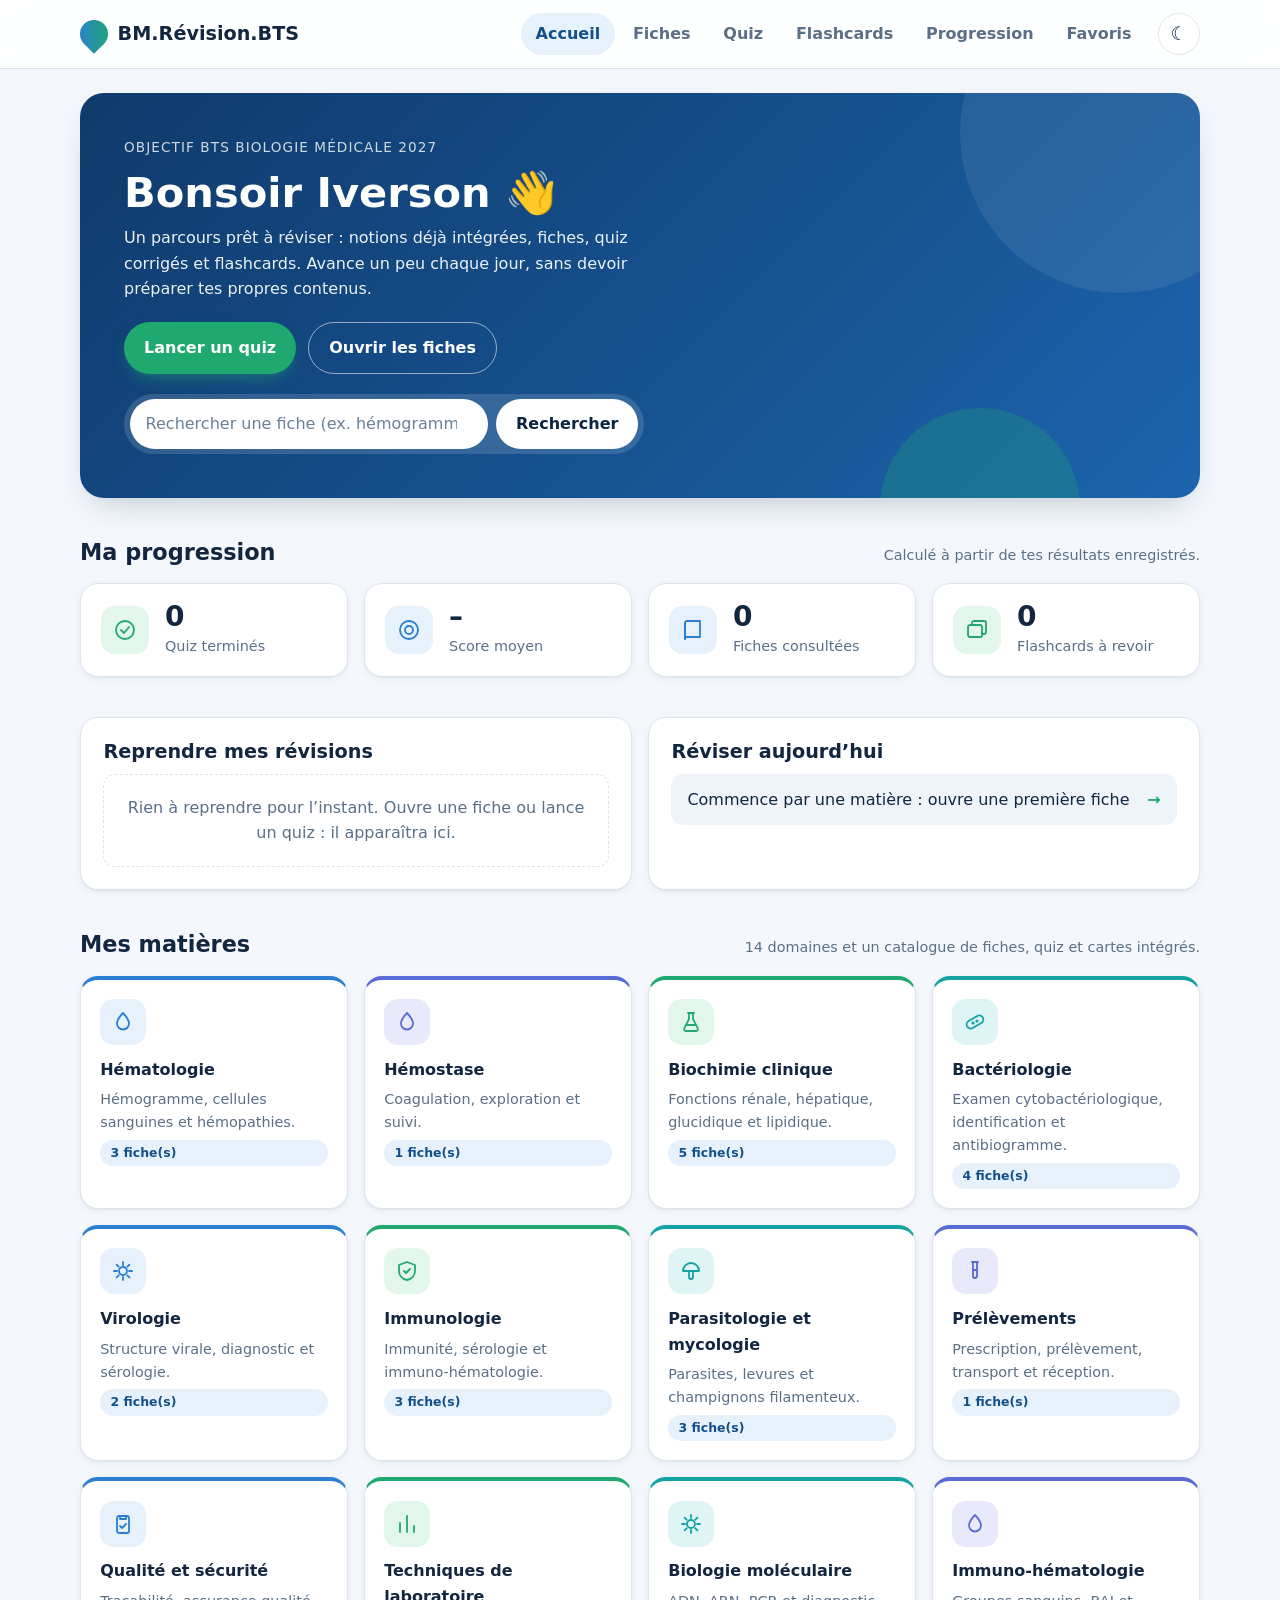
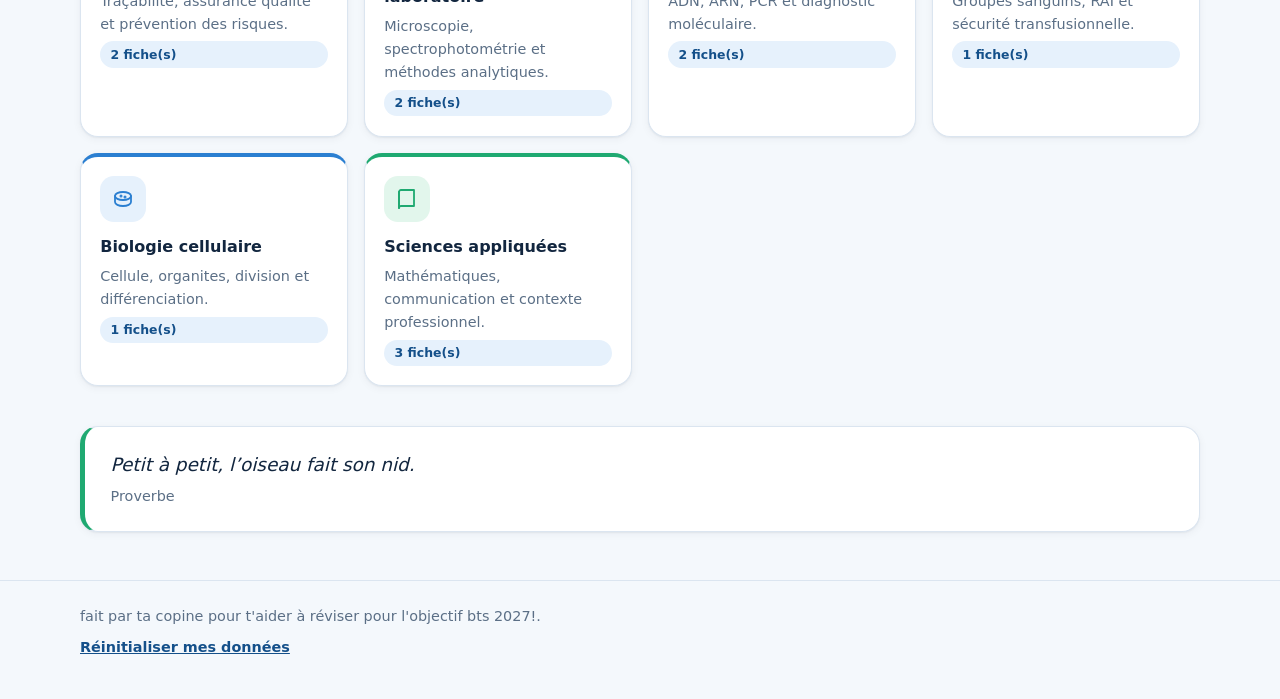
==== index.html @ ca8e31dd "first commit" ====
<!DOCTYPE html>
<html lang="fr" data-theme="light">
<head>
  <meta charset="utf-8">
  <meta name="viewport" content="width=device-width, initial-scale=1">
  <title>BioRévise · Accueil</title>
  <meta name="description" content="Site de révision pour le BTS Analyses de biologie médicale : fiches, quiz et flashcards.">
  <meta name="color-scheme" content="light dark">
  <link rel="icon" href="data:image/svg+xml,%3Csvg xmlns='http://www.w3.org/2000/svg' viewBox='0 0 100 100'%3E%3Ctext y='.9em' font-size='90'%3E%F0%9F%92%A7%3C/text%3E%3C/svg%3E">

  <!-- Appliqué AVANT l'affichage de la page pour éviter un flash blanc en mode sombre -->
  <script>
    try {
      var t = JSON.parse(localStorage.getItem('bts.theme') || 'null');
      if (!t) t = matchMedia('(prefers-color-scheme: dark)').matches ? 'dark' : 'light';
      document.documentElement.dataset.theme = t;
    } catch (e) { /* stockage indisponible : on garde le mode clair */ }
  </script>

  <link rel="stylesheet" href="css/style.css">
</head>
<body data-page="accueil">

  <!-- Bibliothèque d'icônes : définies une seule fois, réutilisées avec <use href="#nom"> -->
  <svg width="0" height="0" style="position:absolute" aria-hidden="true" focusable="false">
    <!-- Matières -->
    <symbol id="i-drop" viewBox="0 0 24 24"><path d="M12 3s6 6.2 6 10.5A6 6 0 0 1 6 13.5C6 9.2 12 3 12 3z"/></symbol>
    <symbol id="i-flask" viewBox="0 0 24 24"><path d="M9 3h6"/><path d="M10 3v6.2L5.2 18.4A2 2 0 0 0 7 21h10a2 2 0 0 0 1.8-2.6L14 9.2V3"/><path d="M7.5 15h9"/></symbol>
    <symbol id="i-dish" viewBox="0 0 24 24"><ellipse cx="12" cy="9" rx="8" ry="4"/><path d="M4 9v6c0 2.2 3.6 4 8 4s8-1.8 8-4V9"/><circle cx="10" cy="9" r=".6"/><circle cx="14" cy="10" r=".6"/></symbol>
    <symbol id="i-bacteria" viewBox="0 0 24 24"><rect x="3" y="8" width="18" height="8" rx="4" transform="rotate(-30 12 12)"/><circle cx="10" cy="13" r=".7"/><circle cx="14" cy="11" r=".7"/></symbol>
    <symbol id="i-virus" viewBox="0 0 24 24"><circle cx="12" cy="12" r="4"/><path d="M12 3v3M12 18v3M3 12h3M18 12h3M5.6 5.6l2.1 2.1M16.3 16.3l2.1 2.1M18.4 5.6l-2.1 2.1M7.7 16.3l-2.1 2.1"/></symbol>
    <symbol id="i-shield" viewBox="0 0 24 24"><path d="M12 3l8 3v6c0 4.5-3.2 8-8 9-4.8-1-8-4.5-8-9V6z"/><path d="M9 12l2 2 4-4"/></symbol>
    <symbol id="i-mushroom" viewBox="0 0 24 24"><path d="M4 12a8 8 0 0 1 16 0z"/><path d="M10 12v6a2 2 0 0 0 4 0v-6"/></symbol>
    <symbol id="i-tube" viewBox="0 0 24 24"><path d="M9 3h6"/><path d="M10 3v14a2 2 0 0 0 4 0V3"/><path d="M10 11h4"/></symbol>
    <symbol id="i-clipboard" viewBox="0 0 24 24"><rect x="6" y="4" width="12" height="17" rx="2"/><path d="M9 4h6v3H9z"/><path d="M9 14l2 2 4-4"/></symbol>
    <symbol id="i-bars" viewBox="0 0 24 24"><path d="M5 20V11M12 20V4M19 20v-6"/></symbol>
    <!-- Statistiques -->
    <symbol id="i-check" viewBox="0 0 24 24"><circle cx="12" cy="12" r="9"/><path d="M8 12l3 3 5-6"/></symbol>
    <symbol id="i-target" viewBox="0 0 24 24"><circle cx="12" cy="12" r="9"/><circle cx="12" cy="12" r="4"/></symbol>
    <symbol id="i-book" viewBox="0 0 24 24"><path d="M4 5a2 2 0 0 1 2-2h13v16H6a2 2 0 0 0-2 2z"/><path d="M4 21V5"/></symbol>
    <symbol id="i-cards" viewBox="0 0 24 24"><rect x="3" y="7" width="14" height="12" rx="2"/><path d="M7 7V5a2 2 0 0 1 2-2h10a2 2 0 0 1 2 2v9a2 2 0 0 1-2 2h-2"/></symbol>
  </svg>

  <a class="skip-link" href="#main">Aller au contenu</a>

  <!-- ===== EN-TÊTE ET NAVIGATION ===== -->
  <header class="site-header">
    <div class="container header-inner">
      <a class="brand" href="index.html">
        <span class="brand-mark" aria-hidden="true"></span>
        BM.Révision.BTS
      </a>

      <nav id="main-nav" class="main-nav" aria-label="Navigation principale">
        <ul>
          <li><a href="index.html" aria-current="page">Accueil</a></li>
          <li><a href="fiches.html">Fiches</a></li>
          <li><a href="quiz.html">Quiz</a></li>
          <li><a href="flashcards.html">Flashcards</a></li>
          <li><a href="progression.html">Progression</a></li>
          <li><a href="favoris.html">Favoris</a></li>
        </ul>
      </nav>

      <button id="theme-toggle" class="icon-btn theme-toggle" type="button" aria-pressed="false" aria-label="Passer en mode sombre"></button>
      <button id="menu-toggle" class="icon-btn menu-toggle" type="button" aria-expanded="false" aria-controls="main-nav" aria-label="Ouvrir le menu">
        <span></span><span></span><span></span>
      </button>
    </div>
  </header>

  <main id="main">
    <div class="container">

      <!-- ===== BIENVENUE ===== -->
      <section class="hero reveal" aria-labelledby="greeting">
        <p class="hero-eyebrow">Objectif BTS Biologie médicale 2027</p>
        <h1 id="greeting">Bonjour Iverson </h1>
        <p class="hero-text">Un parcours prêt à réviser : notions déjà intégrées, fiches, quiz corrigés et flashcards. Avance un peu chaque jour, sans devoir préparer tes propres contenus.</p>
        <div class="hero-actions">
          <a class="btn btn-primary" href="quiz.html">Lancer un quiz</a>
          <a class="btn btn-ghost" href="fiches.html">Ouvrir les fiches</a>
        </div>
        <!-- Vrai formulaire : il envoie vers fiches.html?q=ce-que-tu-tapes -->
        <form class="search" role="search" action="fiches.html" method="get">
          <label class="sr-only" for="q">Rechercher une fiche</label>
          <input id="q" name="q" type="search" placeholder="Rechercher une fiche (ex. hémogramme)…">
          <button class="btn btn-light" type="submit">Rechercher</button>
        </form>
      </section>

      <!-- ===== RÉSUMÉ DE LA PROGRESSION ===== -->
      <section class="section reveal" aria-labelledby="stats-title">
        <div class="section-head">
          <h2 id="stats-title">Ma progression</h2>
          <p class="section-note">Calculé à partir de tes résultats enregistrés.</p>
        </div>
        <div class="stats">
          <article class="stat-card">
            <span class="stat-icon is-green"><svg class="icon" aria-hidden="true"><use href="#i-check"></use></svg></span>
            <div><span class="stat-value" id="stat-quiz">0</span><span class="stat-label">Quiz terminés</span></div>
          </article>
          <article class="stat-card">
            <span class="stat-icon"><svg class="icon" aria-hidden="true"><use href="#i-target"></use></svg></span>
            <div><span class="stat-value" id="stat-score">–</span><span class="stat-label">Score moyen</span></div>
          </article>
          <article class="stat-card">
            <span class="stat-icon"><svg class="icon" aria-hidden="true"><use href="#i-book"></use></svg></span>
            <div><span class="stat-value" id="stat-fiches">0</span><span class="stat-label">Fiches consultées</span></div>
          </article>
          <article class="stat-card">
            <span class="stat-icon is-green"><svg class="icon" aria-hidden="true"><use href="#i-cards"></use></svg></span>
            <div><span class="stat-value" id="stat-cards">0</span><span class="stat-label">Flashcards à revoir</span></div>
          </article>
        </div>
      </section>

      <!-- ===== REPRENDRE + RÉVISER AUJOURD'HUI ===== -->
      <div class="section two-col reveal">
        <section class="panel" aria-labelledby="resume-title">
          <h2 id="resume-title">Reprendre mes révisions</h2>
          <div id="resume-content">
            <div class="empty-state"><p>Rien à reprendre pour l’instant. Ouvre une fiche ou lance un quiz : il apparaîtra ici.</p></div>
          </div>
        </section>

        <section class="panel" aria-labelledby="today-title">
          <h2 id="today-title">Réviser aujourd’hui</h2>
          <ul class="suggestions" id="today-list">
            <li><a href="fiches.html">Commence par une matière : ouvre une première fiche</a></li>
          </ul>
        </section>
      </div>

      <!-- ===== MATIÈRES (cartes générées depuis js/data.js) ===== -->
      <section class="section reveal" aria-labelledby="subjects-title">
        <div class="section-head">
          <h2 id="subjects-title">Mes matières</h2>
          <p class="section-note">14 domaines et un catalogue de fiches, quiz et cartes intégrés.</p>
        </div>
        <div class="subjects" id="subjects-grid"></div>
        <noscript><p class="section-note">JavaScript est nécessaire pour afficher les matières.</p></noscript>
      </section>

      <!-- ===== CITATION ===== -->
      <section class="section reveal" aria-label="Citation du jour">
        <figure class="quote" style="margin:0">
          <blockquote style="margin:0"><p id="quote-text">C’est en forgeant qu’on devient forgeron.</p></blockquote>
          <figcaption id="quote-author" style="color:var(--muted);font-size:.9rem">Proverbe</figcaption>
        </figure>
      </section>

    </div>
  </main>

  <footer class="site-footer">
    <div class="container">
      <p>fait par ta copine pour t'aider à réviser pour l'objectif bts 2027!.</p>
      <p><button id="reset-data" class="btn-link" type="button">Réinitialiser mes données</button></p>
    </div>
  </footer>

  <!-- Ordre important : data.js (données) → app.js (outils communs) → dashboard.js (cette page) -->
  <script src="js/data.js"></script>
  <script src="js/app.js"></script>
  <script src="js/dashboard.js"></script>
</body>
</html>
---- css/style.css ----
/* ==========================================================
   BioRévise : style.css
   ----------------------------------------------------------
   Sommaire
   1. Variables (couleurs, ombres, arrondis) + mode sombre
   2. Base (reset léger, typographie, accessibilité)
   3. Mise en page (conteneur, sections)
   4. En-tête et navigation
   5. Boutons
   6. Hero (bandeau d'accueil)
   7. Statistiques
   8. Panneaux (reprendre / réviser aujourd'hui)
   9. Cartes des matières
   10. Citation, pied de page
   11. Notifications (toasts)
   12. Pages provisoires
   13. Animations + préférence « réduire les animations »
   ========================================================== */


/* ==========================================================
   1. VARIABLES
   Une variable CSS (--nom) se déclare une fois et se réutilise
   partout avec var(--nom). Pour changer l'identité visuelle,
   il suffit de modifier ce bloc.
   ========================================================== */
:root {
  /* Bleus */
  --blue-900: #0a2540;
  --blue-700: #14508a;
  --blue-600: #1c64ad;
  --blue-500: #2b7fd1;
  --blue-100: #e6f1fc;

  /* Verts (santé, réussite) */
  --green-600: #14935f;
  --green-500: #1fa971;
  --green-100: #e2f6ec;

  /* Couleurs d'interface (mode clair) */
  --bg: #f4f8fc;
  --surface: #ffffff;
  --surface-2: #eef4fa;
  --text: #12263f;
  --muted: #5b6f86;
  --border: #dbe5f0;
  --link: #14508a;

  /* Bandeau d'accueil */
  --hero-from: #0f3a6b;
  --hero-to: #1c64ad;

  /* Ombres légères et arrondis */
  --shadow-sm: 0 1px 2px rgba(10, 37, 64, 0.06), 0 2px 8px rgba(10, 37, 64, 0.05);
  --shadow-md: 0 14px 34px -14px rgba(10, 37, 64, 0.28);
  --radius: 18px;
  --radius-sm: 12px;

  /* Typographie : polices du système (rapides, aucune dépendance) */
  --font: system-ui, -apple-system, "Segoe UI", Roboto, "Helvetica Neue", Arial, sans-serif;

  --header-h: 68px;
}

/* Mode sombre : on redéfinit seulement les variables qui changent */
[data-theme="dark"] {
  --blue-100: #16304f;
  --green-100: #12352a;
  --bg: #0b1522;
  --surface: #122033;
  --surface-2: #172a41;
  --text: #e6eef8;
  --muted: #9db0c6;
  --border: #223650;
  --link: #6db3f2;
  --hero-from: #0e3159;
  --hero-to: #17508d;
  --shadow-sm: 0 1px 2px rgba(0, 0, 0, 0.3), 0 2px 8px rgba(0, 0, 0, 0.2);
  --shadow-md: 0 14px 34px -14px rgba(0, 0, 0, 0.6);
}


/* ==========================================================
   2. BASE
   ========================================================== */
*,
*::before,
*::after { box-sizing: border-box; }

html { -webkit-text-size-adjust: 100%; scroll-behavior: smooth; }

body {
  margin: 0;
  min-height: 100vh;
  font-family: var(--font);
  font-size: 1rem;
  line-height: 1.6;
  color: var(--text);
  background: var(--bg);
  transition: background-color 0.3s, color 0.3s;
}

h1, h2, h3 { line-height: 1.25; margin: 0 0 0.5em; }
p { margin: 0 0 1em; }
a { color: var(--link); }
ul { margin: 0; padding: 0; list-style: none; }
button, input { font: inherit; color: inherit; }

/* Icônes SVG : elles prennent la couleur du texte (currentColor) */
.icon {
  width: 1.5rem; height: 1.5rem; flex: none;
  fill: none; stroke: currentColor; stroke-width: 1.8;
  stroke-linecap: round; stroke-linejoin: round;
}

/* Texte réservé aux lecteurs d'écran */
.sr-only {
  position: absolute; width: 1px; height: 1px; padding: 0; margin: -1px;
  overflow: hidden; clip: rect(0, 0, 0, 0); white-space: nowrap; border: 0;
}

/* Lien « Aller au contenu » : visible seulement au clavier */
.skip-link {
  position: absolute; left: 1rem; top: -4rem; z-index: 200;
  background: var(--blue-700); color: #fff; padding: 0.6rem 1rem;
  border-radius: var(--radius-sm); text-decoration: none; transition: top 0.2s;
}
.skip-link:focus { top: 1rem; }

/* Contour bien visible pour la navigation au clavier */
:focus-visible { outline: 3px solid var(--blue-500); outline-offset: 3px; border-radius: 6px; }


/* ==========================================================
   3. MISE EN PAGE
   ========================================================== */
.container { width: min(1120px, 100% - 2rem); margin-inline: auto; }

main { padding-block: 1.5rem 3rem; }

.section { margin-top: 2.5rem; }
.section-head { display: flex; flex-wrap: wrap; align-items: baseline; justify-content: space-between; gap: 0.5rem; margin-bottom: 1rem; }
.section-head h2 { margin: 0; font-size: 1.4rem; }
.section-note { margin: 0; color: var(--muted); font-size: 0.9rem; }


/* ==========================================================
   4. EN-TÊTE ET NAVIGATION
   ========================================================== */
.site-header {
  position: sticky; top: 0; z-index: 100;
  background: color-mix(in srgb, var(--surface) 88%, transparent);
  -webkit-backdrop-filter: blur(12px); backdrop-filter: blur(12px);
  border-bottom: 1px solid var(--border);
}
.header-inner { display: flex; align-items: center; gap: 0.75rem; min-height: var(--header-h); }

/* Logo : une goutte dessinée en CSS */
.brand { display: inline-flex; align-items: center; gap: 0.6rem; font-weight: 800; font-size: 1.2rem; color: var(--text); text-decoration: none; }
.brand-mark {
  width: 28px; height: 28px; display: inline-block;
  background: linear-gradient(135deg, var(--blue-500), var(--green-500));
  border-radius: 50% 50% 50% 0; transform: rotate(-45deg);
}

.main-nav { margin-left: auto; }
.main-nav ul { display: flex; gap: 0.25rem; }
.main-nav a {
  display: block; padding: 0.5rem 0.9rem; border-radius: 999px;
  color: var(--muted); font-weight: 600; text-decoration: none;
  transition: background-color 0.2s, color 0.2s;
}
.main-nav a:hover { background: var(--surface-2); color: var(--text); }
.main-nav a[aria-current="page"] { background: var(--blue-100); color: var(--link); }

.icon-btn {
  width: 42px; height: 42px; display: inline-grid; place-items: center;
  border: 1px solid var(--border); border-radius: 50%;
  background: var(--surface); cursor: pointer; font-size: 1.15rem;
  transition: transform 0.2s, background-color 0.2s;
}
.icon-btn:hover { background: var(--surface-2); transform: translateY(-1px); }

/* Bouton de thème : le symbole change selon le mode actif */
.theme-toggle::before { content: "\263E"; }                      /* lune */
[data-theme="dark"] .theme-toggle::before { content: "\2600"; }  /* soleil */

/* Bouton menu (mobile) : trois barres */
.menu-toggle { display: none; flex-direction: column; justify-content: center; gap: 4px; margin-left: auto; }
.menu-toggle span { width: 18px; height: 2px; background: currentColor; border-radius: 2px; transition: transform 0.25s, opacity 0.25s; }
.menu-toggle[aria-expanded="true"] span:nth-child(1) { transform: translateY(6px) rotate(45deg); }
.menu-toggle[aria-expanded="true"] span:nth-child(2) { opacity: 0; }
.menu-toggle[aria-expanded="true"] span:nth-child(3) { transform: translateY(-6px) rotate(-45deg); }

/* Tablette et téléphone : le menu devient déroulant */
@media (max-width: 860px) {
  .menu-toggle { display: inline-flex; }
  .main-nav {
    display: none; position: absolute; top: 100%; left: 0; right: 0; margin: 0;
    background: var(--surface); border-bottom: 1px solid var(--border);
    box-shadow: var(--shadow-md); padding: 0.75rem 1rem 1rem;
  }
  .main-nav.is-open { display: block; }
  .main-nav ul { flex-direction: column; }
  .main-nav a { padding: 0.75rem 1rem; border-radius: var(--radius-sm); }
}


/* ==========================================================
   5. BOUTONS
   ========================================================== */
.btn {
  display: inline-flex; align-items: center; justify-content: center; gap: 0.5rem;
  padding: 0.75rem 1.25rem; border: 0; border-radius: 999px;
  font-weight: 700; text-decoration: none; cursor: pointer;
  transition: transform 0.2s, box-shadow 0.2s, background-color 0.2s;
}
.btn:hover { transform: translateY(-2px); }
.btn:active { transform: translateY(0); }
.btn-primary { background: var(--green-500); color: #fff; box-shadow: 0 8px 18px -8px rgba(31, 169, 113, 0.7); }
.btn-primary:hover { background: var(--green-600); }
.btn-light { background: #fff; color: var(--blue-900); }
.btn-ghost { background: transparent; color: #fff; border: 1.5px solid rgba(255, 255, 255, 0.55); }
.btn-ghost:hover { background: rgba(255, 255, 255, 0.12); }
.btn-link { background: none; border: 0; padding: 0; color: var(--link); font-weight: 600; text-decoration: underline; cursor: pointer; }


/* ==========================================================
   6. HERO : bandeau d'accueil
   ========================================================== */
.hero {
  position: relative; overflow: hidden; color: #fff;
  padding: clamp(1.5rem, 4vw, 2.75rem);
  border-radius: calc(var(--radius) + 6px);
  background: linear-gradient(135deg, var(--hero-from), var(--hero-to));
  box-shadow: var(--shadow-md);
}
/* Deux cercles décoratifs en arrière-plan */
.hero::before, .hero::after { content: ""; position: absolute; border-radius: 50%; pointer-events: none; }
.hero::before { width: 320px; height: 320px; right: -80px; top: -120px; background: rgba(255, 255, 255, 0.08); }
.hero::after { width: 200px; height: 200px; right: 120px; bottom: -110px; background: rgba(31, 169, 113, 0.28); }
.hero > * { position: relative; z-index: 1; }

.hero-eyebrow { margin: 0 0 0.5rem; font-size: 0.85rem; letter-spacing: 0.08em; text-transform: uppercase; opacity: 0.8; }
.hero h1 { font-size: clamp(1.7rem, 4.5vw, 2.6rem); margin-bottom: 0.4rem; }
.hero-text { max-width: 52ch; opacity: 0.92; margin-bottom: 1.25rem; }
.hero-actions { display: flex; flex-wrap: wrap; gap: 0.75rem; margin-bottom: 1.25rem; }

.search {
  display: flex; gap: 0.5rem; max-width: 520px; padding: 0.35rem;
  background: rgba(255, 255, 255, 0.14); border-radius: 999px;
}
.search input {
  flex: 1; min-width: 0; padding: 0.6rem 1rem; border: 0; border-radius: 999px;
  background: #fff; color: var(--blue-900);
}
.search input::placeholder { color: #6b7f96; }
@media (max-width: 480px) {
  .search { flex-direction: column; border-radius: var(--radius-sm); }
  .search input, .search .btn { width: 100%; }
}


/* ==========================================================
   7. STATISTIQUES
   ========================================================== */
.stats { display: grid; grid-template-columns: repeat(auto-fit, minmax(210px, 1fr)); gap: 1rem; }
.stat-card {
  display: flex; align-items: center; gap: 1rem; padding: 1.1rem 1.25rem;
  background: var(--surface); border: 1px solid var(--border);
  border-radius: var(--radius); box-shadow: var(--shadow-sm);
}
.stat-icon { width: 48px; height: 48px; display: grid; place-items: center; flex: none; border-radius: 14px; background: var(--blue-100); color: var(--blue-500); }
.stat-icon.is-green { background: var(--green-100); color: var(--green-500); }
.stat-value { display: block; font-size: 1.75rem; font-weight: 800; line-height: 1.1; }
.stat-label { color: var(--muted); font-size: 0.9rem; }


/* ==========================================================
   8. PANNEAUX
   ========================================================== */
.two-col { display: grid; grid-template-columns: repeat(auto-fit, minmax(300px, 1fr)); gap: 1rem; }
.panel {
  padding: 1.4rem; background: var(--surface); border: 1px solid var(--border);
  border-radius: var(--radius); box-shadow: var(--shadow-sm);
}
.panel h2 { font-size: 1.2rem; }

.resume-card {
  display: flex; align-items: center; justify-content: space-between; gap: 1rem;
  padding: 1rem 1.1rem; border-radius: var(--radius-sm);
  background: var(--blue-100); text-decoration: none; color: var(--text);
}
.resume-card strong { display: block; }
.resume-card small { color: var(--muted); }
.resume-card .btn { flex: none; padding: 0.55rem 1rem; }

.suggestions { display: grid; gap: 0.6rem; }
.suggestions a {
  display: flex; align-items: center; justify-content: space-between; gap: 0.75rem;
  padding: 0.8rem 1rem; border-radius: var(--radius-sm);
  background: var(--surface-2); color: var(--text); text-decoration: none;
  transition: transform 0.2s, background-color 0.2s;
}
.suggestions a::after { content: "\2192"; color: var(--green-500); font-weight: 800; }
.suggestions a:hover { transform: translateX(3px); background: var(--green-100); }

/* Message affiché quand une section n'a pas encore de contenu */
.empty-state {
  padding: 1.25rem; text-align: center; color: var(--muted);
  border: 1.5px dashed var(--border); border-radius: var(--radius-sm);
}
.empty-state p:last-child { margin-bottom: 0; }


/* ==========================================================
   9. CARTES DES MATIÈRES
   Les couleurs viennent des classes .tone-xxx : chaque carte
   n'a besoin que de deux variables (--tone et --tone-bg).
   ========================================================== */
.tone-blue   { --tone: #2b7fd1; --tone-bg: var(--blue-100); }
.tone-green  { --tone: #1fa971; --tone-bg: var(--green-100); }
.tone-teal   { --tone: #14a3a3; --tone-bg: #dff5f5; }
.tone-indigo { --tone: #5b6bd6; --tone-bg: #e8eafb; }
[data-theme="dark"] .tone-teal   { --tone-bg: #123636; }
[data-theme="dark"] .tone-indigo { --tone-bg: #1c2147; }

.subjects { display: grid; grid-template-columns: repeat(auto-fill, minmax(230px, 1fr)); gap: 1rem; }
.subject-card {
  display: flex; flex-direction: column; gap: 0.35rem; padding: 1.2rem;
  background: var(--surface); border: 1px solid var(--border);
  border-top: 4px solid var(--tone); border-radius: var(--radius);
  box-shadow: var(--shadow-sm); text-decoration: none; color: var(--text);
  transition: transform 0.2s, box-shadow 0.2s;
}
.subject-card:hover { transform: translateY(-4px); box-shadow: var(--shadow-md); }
.subject-icon { width: 46px; height: 46px; display: grid; place-items: center; margin-bottom: 0.4rem; border-radius: 14px; background: var(--tone-bg); color: var(--tone); }
.subject-name { font-weight: 800; }
.subject-desc { color: var(--muted); font-size: 0.9rem; }


/* ==========================================================
   10. CITATION + PIED DE PAGE
   ========================================================== */
.quote {
  margin: 0; padding: 1.4rem 1.6rem; background: var(--surface);
  border: 1px solid var(--border); border-left: 5px solid var(--green-500);
  border-radius: var(--radius); box-shadow: var(--shadow-sm);
}
.quote p { margin: 0 0 0.4rem; font-size: 1.15rem; font-style: italic; }
.quote footer { color: var(--muted); font-size: 0.9rem; }

.site-footer { padding-block: 1.5rem 2rem; border-top: 1px solid var(--border); color: var(--muted); font-size: 0.9rem; }
.site-footer p { margin: 0 0 0.5rem; }


/* ==========================================================
   11. NOTIFICATIONS (toasts)
   ========================================================== */
#toast-region {
  position: fixed; left: 50%; bottom: 1.25rem; z-index: 300;
  transform: translateX(-50%); display: grid; gap: 0.5rem;
  width: min(92vw, 380px); pointer-events: none;
}
.toast {
  padding: 0.75rem 1.1rem; border-radius: var(--radius-sm);
  background: var(--blue-900); color: #fff; box-shadow: var(--shadow-md);
  text-align: center; animation: toast-in 0.3s ease both;
}
.toast-success { background: var(--green-600); }
.toast.is-leaving { animation: toast-out 0.3s ease both; }
@keyframes toast-in  { from { opacity: 0; transform: translateY(12px); } to { opacity: 1; transform: none; } }
@keyframes toast-out { to { opacity: 0; transform: translateY(8px); } }


/* ==========================================================
   12. PAGES PROVISOIRES (fiches, quiz, flashcards...)
   ========================================================== */
.page-header { margin-bottom: 1.5rem; }
.page-header h1 { font-size: clamp(1.6rem, 4vw, 2.2rem); }
.page-header p { color: var(--muted); max-width: 60ch; }

.study-tool { margin-bottom: 1.5rem; }
.study-tool label, .toolbar label { font-weight: 700; }
.study-tool textarea, .toolbar input, .toolbar select {
  width: 100%; min-width: 0; padding: 0.7rem 0.85rem;
  color: var(--text); background: var(--surface); border: 1px solid var(--border);
  border-radius: var(--radius-sm);
}
.study-tool textarea { display: block; margin: 0.4rem 0 0.75rem; resize: vertical; }
.toolbar { display: flex; flex-wrap: wrap; align-items: center; gap: 0.75rem; margin-bottom: 1rem; }
.toolbar input { flex: 1 1 240px; }
.toolbar select { flex: 0 1 260px; }
.toolbar .btn { color: var(--text); border: 1px solid var(--border); }
.toolbar .btn-primary { color: #fff; border-color: transparent; }
.study-grid { display: grid; grid-template-columns: repeat(auto-fill, minmax(min(100%, 300px), 1fr)); gap: 1rem; }
.study-card {
  display: flex; flex-direction: column; align-items: flex-start; gap: 0.5rem;
  padding: 1.25rem; background: var(--surface); border: 1px solid var(--border);
  border-radius: var(--radius); box-shadow: var(--shadow-sm);
}
.study-card h2 { margin: 0; font-size: 1.15rem; }
.study-card p { color: var(--muted); margin: 0; }
.study-tag {
  display: inline-block; padding: 0.2rem 0.65rem; border-radius: 999px;
  background: var(--blue-100); color: var(--link); font-size: 0.78rem; font-weight: 700;
}
.card-actions { display: flex; flex-wrap: wrap; gap: 0.6rem; margin-top: auto; padding-top: 0.75rem; }
.card-actions .btn { padding: 0.55rem 0.9rem; font-size: 0.9rem; }
.btn-outline {
  display: inline-flex; align-items: center; justify-content: center; gap: 0.5rem;
  padding: 0.65rem 1rem; color: var(--text); background: var(--surface);
  border: 1px solid var(--border); border-radius: 999px; font-weight: 700;
  text-decoration: none; cursor: pointer;
}
.btn-outline:hover { background: var(--surface-2); }
.fiche-detail { margin-top: 1.25rem; scroll-margin-top: calc(var(--header-h) + 1rem); }
.detail-heading { display: flex; align-items: flex-start; justify-content: space-between; gap: 1rem; }
.detail-heading h2 { margin-top: 0.5rem; }
.fact-list { display: grid; gap: 0.6rem; padding-left: 1.25rem; list-style: disc; }
.fact-list li { padding-left: 0.2rem; }
.summary-output { margin-top: 1rem; }
.summary-output:empty { display: none; }
.summary-output h3 { margin-bottom: 0.65rem; }
.curriculum-note { margin-top: 1.5rem; padding: 1rem 1.2rem; background: var(--surface-2); border-left: 4px solid var(--green-500); border-radius: var(--radius-sm); }
.quiz-panel { max-width: 850px; margin-inline: auto; }
.quiz-progress { display: flex; justify-content: space-between; gap: 1rem; color: var(--muted); font-weight: 700; }
.progress-track { height: 0.65rem; overflow: hidden; background: var(--surface-2); border-radius: 999px; }
.progress-track span { display: block; height: 100%; background: var(--green-500); border-radius: inherit; transition: width 0.25s ease; }
.quiz-question { margin: 1.5rem 0; font-size: 1.3rem; }
.answer-list { display: grid; gap: 0.65rem; }
.answer-option { padding: 0.85rem 1rem; text-align: left; background: var(--surface-2); border: 1px solid var(--border); border-radius: var(--radius-sm); cursor: pointer; }
.answer-option:hover:not(:disabled) { border-color: var(--blue-500); }
.answer-option:disabled { cursor: default; }
.answer-option.is-correct { background: var(--green-100); border-color: var(--green-500); }
.answer-option.is-wrong { border-color: #d04a4a; }
.answer-feedback { margin-top: 1rem; }
.quiz-result { padding: 1rem 0; text-align: center; }
.quiz-result h2 { font-size: 2rem; }
.flashcard-area { max-width: 720px; margin: 1.5rem auto; }
.flashcard-count { margin-bottom: 0.6rem; color: var(--muted); text-align: center; }
.flashcard { display: grid; justify-items: center; gap: 1rem; min-height: 260px; padding: clamp(1.25rem, 5vw, 2.5rem); text-align: center; background: var(--surface); border: 1px solid var(--border); border-radius: var(--radius); box-shadow: var(--shadow-md); }
.flashcard h2 { margin: 0; font-size: clamp(1.25rem, 4vw, 1.8rem); }
.flashcard-answer { width: 100%; margin: 0; padding: 1rem; background: var(--green-100); border-radius: var(--radius-sm); }
.progress-list { display: grid; gap: 1rem; }
.progress-row { display: grid; grid-template-columns: minmax(130px, 1fr) minmax(100px, 2fr) auto; align-items: center; gap: 0.75rem; }
.progress-row .progress-track { width: 100%; }
.progress-row small { color: var(--muted); font-weight: 400; }
.history-list { display: grid; gap: 0.5rem; }
.history-list li { display: flex; justify-content: space-between; gap: 1rem; padding: 0.8rem 0; border-bottom: 1px solid var(--border); }
.history-list small { display: block; color: var(--muted); }


/* ==========================================================
   13. ANIMATIONS
   ========================================================== */
.reveal { animation: fade-up 0.5s ease both; }
.reveal:nth-child(2) { animation-delay: 0.05s; }
.reveal:nth-child(3) { animation-delay: 0.1s; }
.reveal:nth-child(4) { animation-delay: 0.15s; }
@keyframes fade-up { from { opacity: 0; transform: translateY(14px); } to { opacity: 1; transform: none; } }

/* Respect du réglage « réduire les animations » du système */
@media (prefers-reduced-motion: reduce) {
  *, *::before, *::after {
    animation-duration: 0.001ms !important; animation-iteration-count: 1 !important;
    transition-duration: 0.001ms !important; scroll-behavior: auto !important;
  }
}

@media (max-width: 560px) {
  .toolbar { align-items: stretch; }
  .toolbar select, .toolbar .btn { flex: 1 1 100%; }
  .progress-row { grid-template-columns: 1fr auto; }
  .progress-row .progress-track { grid-column: 1 / -1; grid-row: 2; }
  .detail-heading { flex-direction: column; }
}
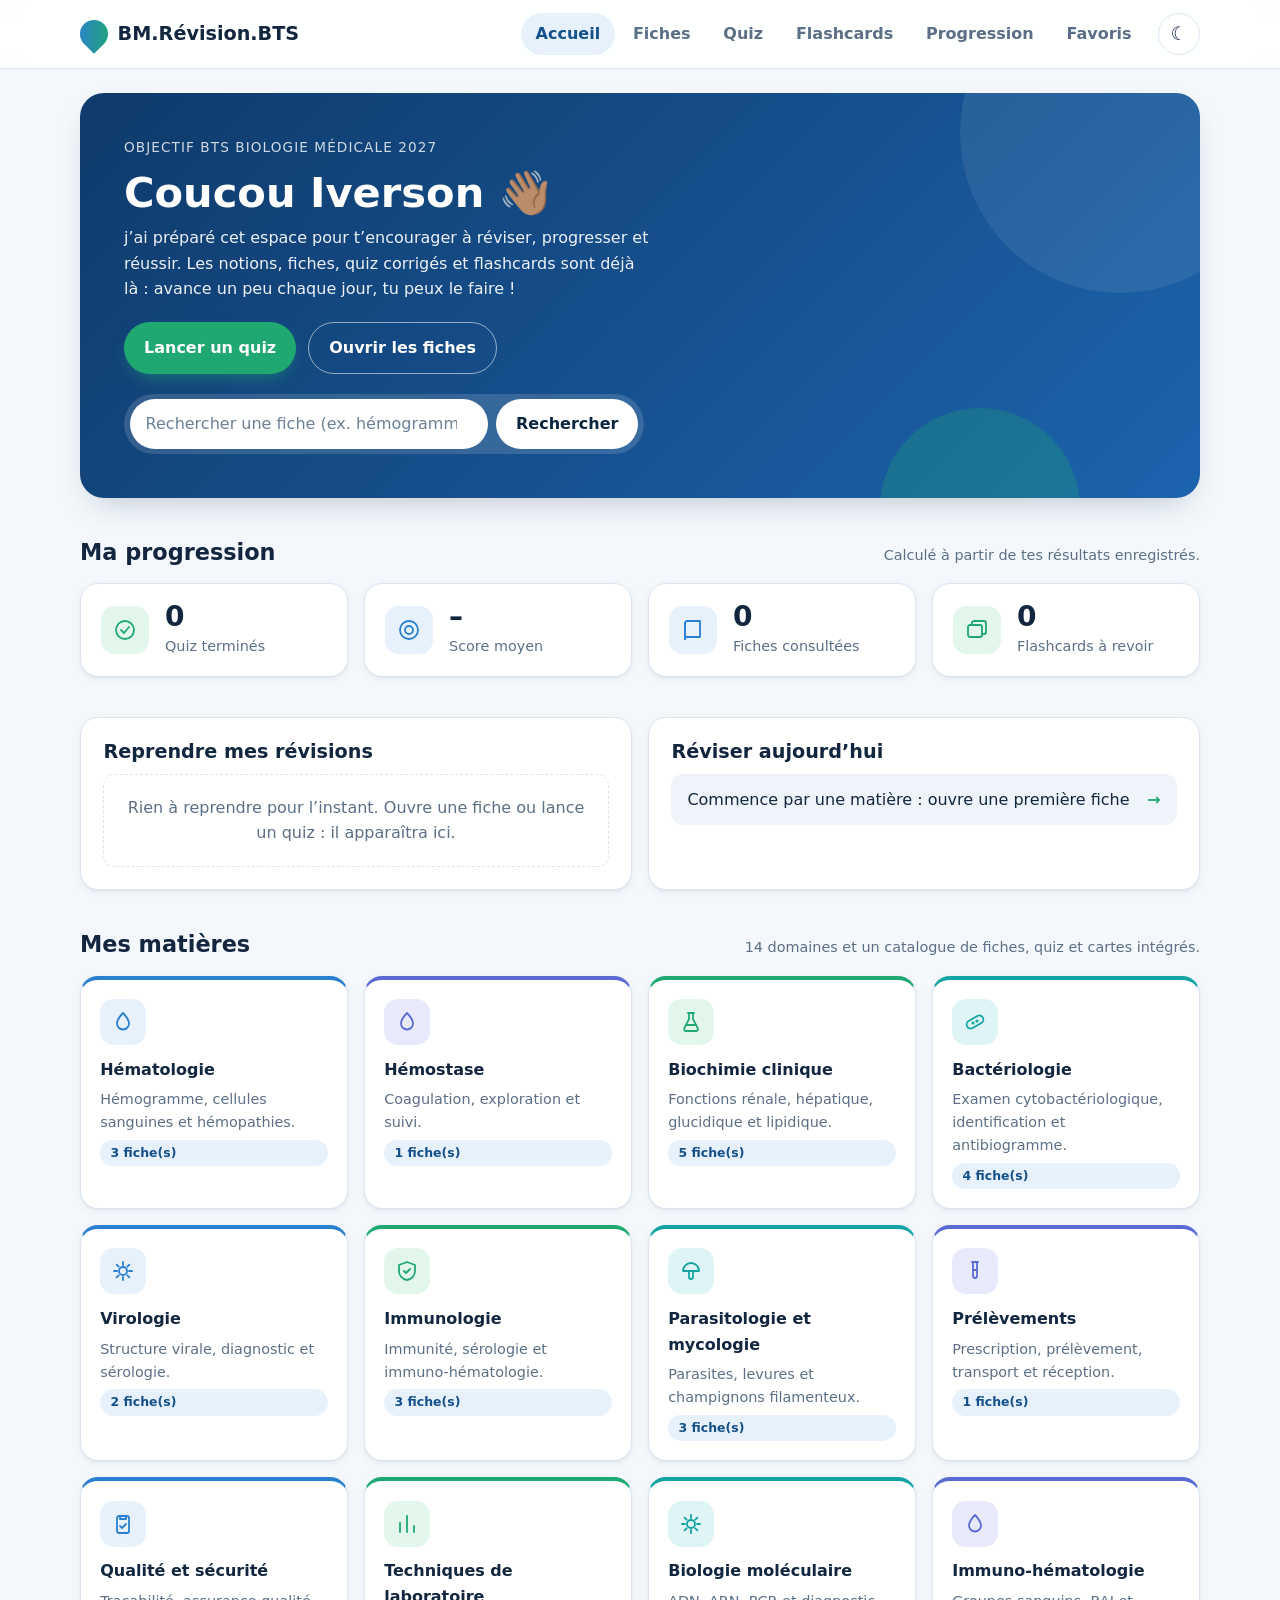
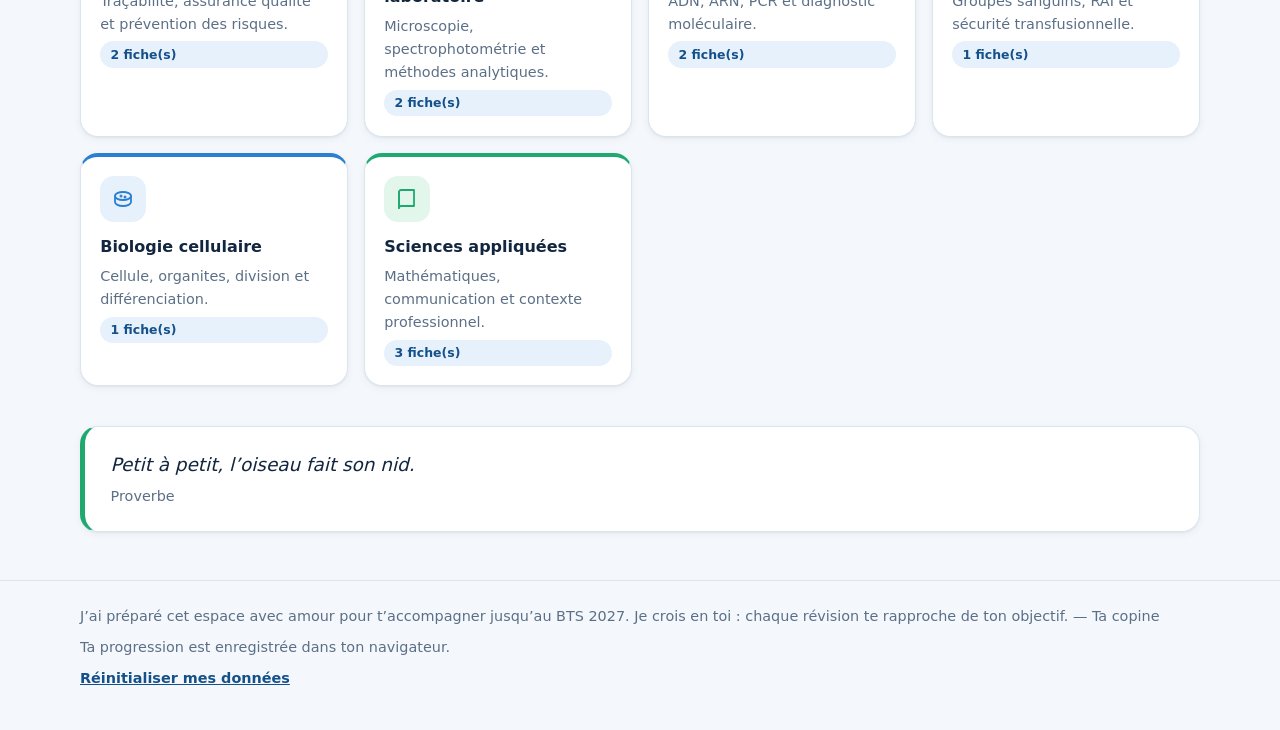
==== commit 13596878: "update" ====
--- a/index.html
+++ b/index.html
@@ -3,7 +3,7 @@
 <head>
   <meta charset="utf-8">
   <meta name="viewport" content="width=device-width, initial-scale=1">
-  <title>BioRévise · Accueil</title>
+  <title>BM.Révision.BTS · Accueil</title>
   <meta name="description" content="Site de révision pour le BTS Analyses de biologie médicale : fiches, quiz et flashcards.">
   <meta name="color-scheme" content="light dark">
   <link rel="icon" href="data:image/svg+xml,%3Csvg xmlns='http://www.w3.org/2000/svg' viewBox='0 0 100 100'%3E%3Ctext y='.9em' font-size='90'%3E%F0%9F%92%A7%3C/text%3E%3C/svg%3E">
@@ -76,7 +76,7 @@
       <section class="hero reveal" aria-labelledby="greeting">
         <p class="hero-eyebrow">Objectif BTS Biologie médicale 2027</p>
         <h1 id="greeting">Bonjour Iverson </h1>
-        <p class="hero-text">Un parcours prêt à réviser : notions déjà intégrées, fiches, quiz corrigés et flashcards. Avance un peu chaque jour, sans devoir préparer tes propres contenus.</p>
+        <p class="hero-text">j’ai préparé cet espace pour t’encourager à réviser, progresser et réussir. Les notions, fiches, quiz corrigés et flashcards sont déjà là : avance un peu chaque jour, tu peux le faire !</p>
         <div class="hero-actions">
           <a class="btn btn-primary" href="quiz.html">Lancer un quiz</a>
           <a class="btn btn-ghost" href="fiches.html">Ouvrir les fiches</a>
@@ -155,7 +155,8 @@
 
   <footer class="site-footer">
     <div class="container">
-      <p>fait par ta copine pour t'aider à réviser pour l'objectif bts 2027!.</p>
+      <p>J’ai préparé cet espace avec amour pour t’accompagner jusqu’au BTS 2027. Je crois en toi : chaque révision te rapproche de ton objectif. — Ta copine</p>
+      <p>Ta progression est enregistrée dans ton navigateur.</p>
       <p><button id="reset-data" class="btn-link" type="button">Réinitialiser mes données</button></p>
     </div>
   </footer>
--- a/css/style.css
+++ b/css/style.css
@@ -1,5 +1,5 @@
 /* ==========================================================
-   BioRévise : style.css
+   BM.Révision.BTS : style.css
    ----------------------------------------------------------
    Sommaire
    1. Variables (couleurs, ombres, arrondis) + mode sombre
